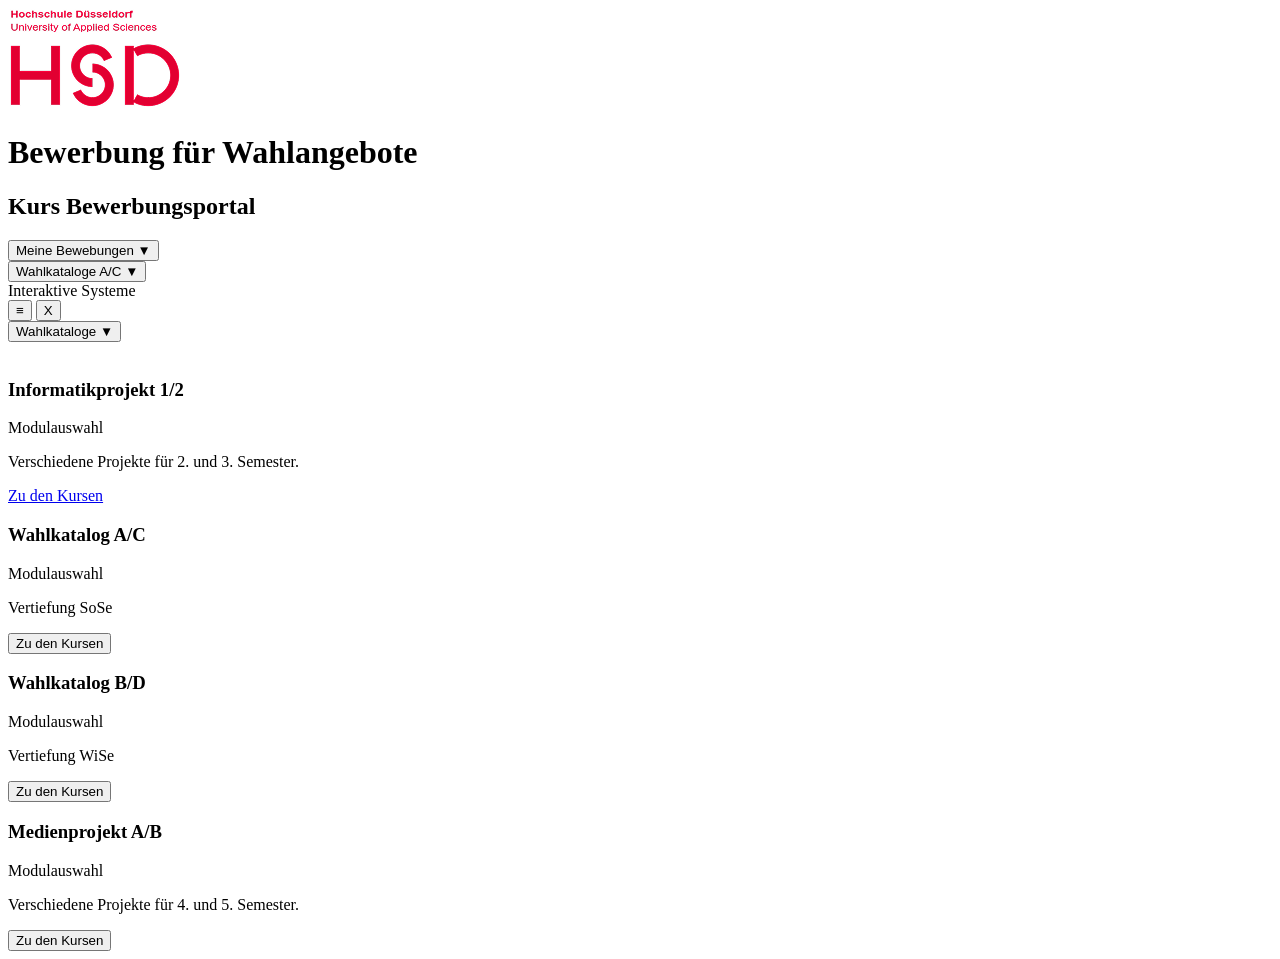
==== studierende/bewerbungsportal.html @ 7aa55eae "studierende html vorbereiten" ====
<!DOCTYPE html>
<html>
  <head>
    <meta charset="UTF-8"/>
    <title>Kursportal</title>
    <link rel="stylesheet" href="style.css">
  </head>

  <body>
    <div class="container">
      <header>
        <img src="../assets/logo/Hochschule_Düsseldorf_logo.png" class="logo"/>
        <h1>Bewerbung für Wahlangebote</h1>
        <h2>Kurs Bewerbungsportal</h2>
      </header>

      <!--Bewebungsbereich-->
      <div class="bereich">
        <button class="bereich_header">
          <span>Meine Bewebungen</span>
          <spam class="pfeil">▼</spam>
        </button>

        <div class="bereich_kontext">
          <div class="wahlkatalogA">
            <button class="bereich_header">
              <span>Wahlkataloge A/C</span>
              <spam class="pfeil">▼</spam>
            </button>
            <div class="bewebungen">
              <span>Interaktive Systeme</span>
              <div class="action">
                <button>≡</button>
                <button>X</button>
              </div>
            </div>
          </div>
        </div>
      </div>

      <!--Wahlkatalogsbereich-->
      <div class="bereich">
        <button class="bereich_header">
          <span>Wahlkataloge</span>
          <spam class="pfeil">▼</spam>
        </button>

        <div class="bereich_kontext">
          <section class="karten">
            <div class="card">
              <img/>
              <div class="card-content">
                <h3>Informatikprojekt 1/2</h3>
                <p class="subtitle">Modulauswahl</p>
                <p class="description">
                  Verschiedene Projekte für 2. und 3. Semester.
                </p>
                <a href="wahlkataloge.html" class="btn">Zu den Kursen</a>
              </div>
              <div class="card-content">
                <h3>Wahlkatalog A/C</h3>
                <p class="subtitle">Modulauswahl</p>
                <p class="description">
                  Vertiefung SoSe
                </p>
                <button>Zu den Kursen</button>
              </div>
              <div class="card-content">
                <h3>Wahlkatalog B/D</h3>
                <p class="subtitle">Modulauswahl</p>
                <p class="description">
                    Vertiefung WiSe
                </p>
                <button>Zu den Kursen</button>
              </div>
              <div class="card-content">
                <h3>Medienprojekt A/B</h3>
                <p class="subtitle">Modulauswahl</p>
                <p class="description">
                  Verschiedene Projekte für 4. und 5. Semester.
                </p>
                <button>Zu den Kursen</button>
              </div>
            </div>
          </section>
        </div>

      </div>

    </div>
  </body>
</html>
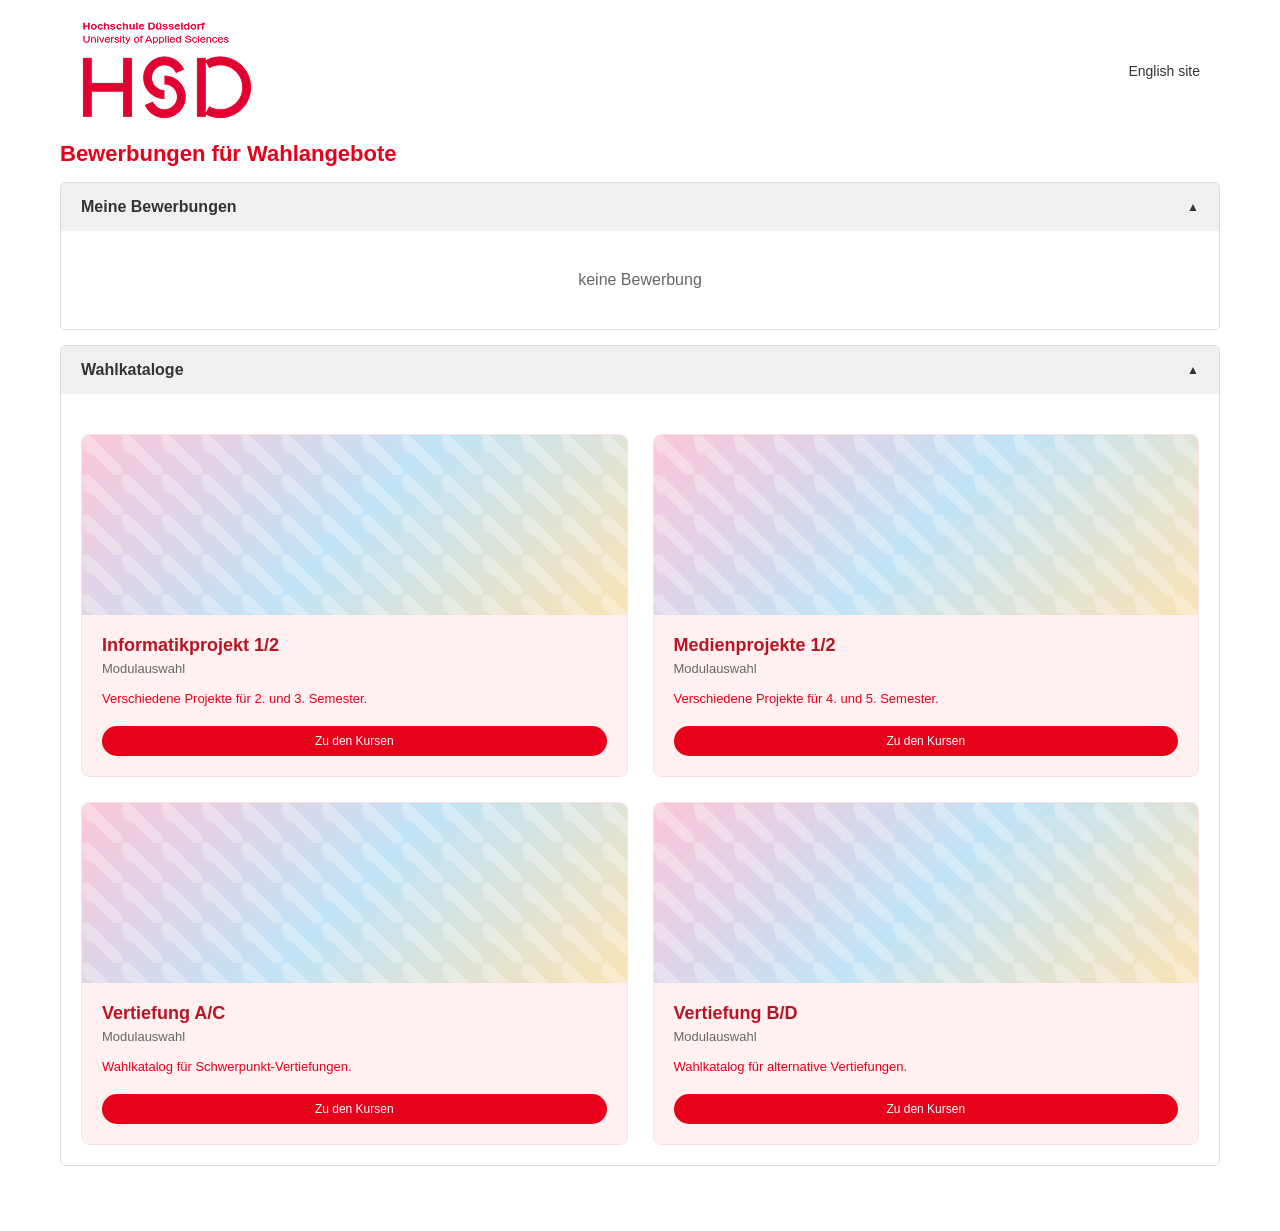
==== commit 606034b2: "veränderung" ====
--- a/studierende/bewerbungsportal.html
+++ b/studierende/bewerbungsportal.html
@@ -7,86 +7,302 @@
   </head>
 
   <body>
-    <div class="container">
-      <header>
-        <img src="../assets/logo/Hochschule_Düsseldorf_logo.png" class="logo"/>
-        <h1>Bewerbung für Wahlangebote</h1>
-        <h2>Kurs Bewerbungsportal</h2>
-      </header>
-
-      <!--Bewebungsbereich-->
-      <div class="bereich">
-        <button class="bereich_header">
-          <span>Meine Bewebungen</span>
-          <spam class="pfeil">▼</spam>
-        </button>
-
-        <div class="bereich_kontext">
-          <div class="wahlkatalogA">
-            <button class="bereich_header">
-              <span>Wahlkataloge A/C</span>
-              <spam class="pfeil">▼</spam>
-            </button>
-            <div class="bewebungen">
-              <span>Interaktive Systeme</span>
-              <div class="action">
-                <button>≡</button>
-                <button>X</button>
-              </div>
-            </div>
+    <header>
+      <img src="../assets/logo/Hochschule_Düsseldorf_logo.png" class="logo"/>
+      <a href="#" class="lang-switch">English site</a>
+    </header>
+
+    <main class="container">
+        <!-- Bewerbungsphase Haupttitel -->
+        <h1 class="title" id="main-portal-title">Bewerbungen für Wahlangebote</h1>
+        
+        <!-- ===================================================================
+             ANSICHT 1 & 4: MEINE BEWERBUNGEN (ACCORDION)
+             =================================================================== -->
+        <div class="accordion-item open" id="my-applications-accordion">
+            <div class="accordion-header" id="my-apps-header">
+                Meine Bewerbungen
+            </div>
+            <div class="accordion-content" id="my-applications-list-container">
+                <p class="empty-text" id="empty-apps-text">keine Bewerbung</p>
+                <ul class="drag-list hidden" id="apps-drag-list">
+                    <!-- Dynamische Drag & Drop Elemente werden hier injiziert -->
+                </ul>
+            </div>
+        </div>
+
+        <!-- ===================================================================
+             HAUPTSEITE / WAHLKATALOGE OVERVIEW
+             =================================================================== -->
+        <div id="view-main">
+            <div class="accordion-item open">
+                <div class="accordion-header" id="catalog-main-header">
+                    Wahlkataloge
+                </div>
+                <div class="accordion-content">
+                    <div class="catalog-grid">
+                        <!-- Informatikprojekt -->
+                        <div class="catalog-card">
+                            <div class="card-img-placeholder"></div>
+                            <div class="card-body">
+                                <div>
+                                    <h3 class="card-title">Informatikprojekt 1/2</h3>
+                                    <p class="card-subtitle">Modulauswahl</p>
+                                    <p class="card-desc">Verschiedene Projekte für 2. und 3. Semester.</p>
+                                </div>
+                                <button class="btn-red" data-catalog="Informatikprojekt A/C">Zu den Kursen</button>
+                            </div>
+                        </div>
+                        <!-- Medienprojekt -->
+                        <div class="catalog-card">
+                            <div class="card-img-placeholder"></div>
+                            <div class="card-body">
+                                <div>
+                                    <h3 class="card-title">Medienprojekte 1/2</h3>
+                                    <p class="card-subtitle">Modulauswahl</p>
+                                    <p class="card-desc">Verschiedene Projekte für 4. und 5. Semester.</p>
+                                </div>
+                                <button class="btn-red" data-catalog="Medienprojekte">Zu den Kursen</button>
+                            </div>
+                        </div>
+                        <!-- Vertiefung A/C -->
+                        <div class="catalog-card">
+                            <div class="card-img-placeholder"></div>
+                            <div class="card-body">
+                                <div>
+                                    <h3 class="card-title">Vertiefung A/C</h3>
+                                    <p class="card-subtitle">Modulauswahl</p>
+                                    <p class="card-desc">Wahlkatalog für Schwerpunkt-Vertiefungen.</p>
+                                </div>
+                                <button class="btn-red" data-catalog="Wahlkatalog A/C">Zu den Kursen</button>
+                            </div>
+                        </div>
+                        <!-- Vertiefung B/C -->
+                        <div class="catalog-card">
+                            <div class="card-img-placeholder"></div>
+                            <div class="card-body">
+                                <div>
+                                    <h3 class="card-title">Vertiefung B/D</h3>
+                                    <p class="card-subtitle">Modulauswahl</p>
+                                    <p class="card-desc">Wahlkatalog für alternative Vertiefungen.</p>
+                                </div>
+                                <button class="btn-red" data-catalog="Wahlkatalog B/D">Zu den Kursen</button>
+                            </div>
+                        </div>
+                    </div>
+                </div>
+            </div>
+        </div>
+
+        <!-- ===================================================================
+             ANSICHT 2: KATALOG-SEITE MIT NESTED DETAILS
+             =================================================================== -->
+        <div id="view-catalog" class="hidden">
+            <div class="catalog-subheader">
+                <h1 class="title-large-red">Wahlkataloge</h1>
+                <div class="filter-container">
+                    <button class="filter-btn" id="filter-toggle-btn">⚙ Filter</button>
+                    <div class="filter-dropdown hidden" id="filter-dropdown-menu">
+                        <label><input type="checkbox" value="SoSe" checked> SoSe</label>
+                        <label><input type="checkbox" value="WiSe" checked> WiSe</label>
+                        <label><input type="checkbox" value="Klausur" checked> Klausur</label>
+                        <label><input type="checkbox" value="Projekt" checked> Projekt</label>
+                        <label><input type="checkbox" value="Portfolio" checked> Portfolio</label>
+                    </div>
+                </div>
+            </div>
+
+            <!-- 1. KATALOG: Informatikprojekt 1/2 -->
+            <div class="accordion-item" id="accordion-Informatikprojekt-A-C">
+                <div class="accordion-header" onclick="toggleAccordion(this)">Informatikprojekt 1/2</div>
+                <div class="accordion-content">
+                    <div class="courses-row">
+                        <div class="course-card" data-tags="SoSe,Projekt">
+                            <div class="card-img-placeholder" style="height:100px;"></div>
+                            <div class="course-card-body">
+                                <h4>Informatikprojekt: Web-Apps</h4>
+                                <p class="course-short-text">Entwicklung moderner Fullstack-Webanwendungen im Team mit Node.js und React.</p>
+                                <div>
+                                    <div class="course-info-text">Plätze: 👥 0 / 15</div>
+                                    <div class="tags"><span class="tag">SoSe</span><span class="tag">Projekt</span></div>
+                                    <button class="btn-red full-width btn-detail-trigger" data-course="Informatikprojekt: Web-Apps">Details</button>
+                                </div>
+                            </div>
+                        </div>
+                        <div class="course-card" data-tags="WiSe,Projekt">
+                            <div class="card-img-placeholder" style="height:100px;"></div>
+                            <div class="course-card-body">
+                                <h4>Informatikprojekt: Mobile Security</h4>
+                                <p class="course-short-text">Analyse von Sicherheitslücken in Android- und iOS-Applikationen.</p>
+                                <div>
+                                    <div class="course-info-text">Plätze: 👥 0 / 12</div>
+                                    <div class="tags"><span class="tag">WiSe</span><span class="tag">Projekt</span></div>
+                                    <button class="btn-red full-width btn-detail-trigger" data-course="Informatikprojekt: Mobile Security">Details</button>
+                                </div>
+                            </div>
+                        </div>
+                    </div>
+                    <!-- Container für Detailansicht innerhalb dieses Katalogs -->
+                    <div class="detail-holder"></div>
+                </div>
+            </div>
+
+            <!-- 2. KATALOG: Vertiefung A/C -->
+            <div class="accordion-item" id="accordion-Wahlkatalog-A-C">
+                <div class="accordion-header" onclick="toggleAccordion(this)">Verliefung A/C</div>
+                <div class="accordion-content">
+                    <div class="courses-row">
+                        <div class="course-card" data-tags="SoSe,Klausur,Projekt">
+                            <div class="card-img-placeholder" style="height:100px;"></div>
+                            <div class="course-card-body">
+                                <h4>Interaktive Systeme</h4>
+                                <p class="course-short-text">In einem Mini-Projekt werden in Gruppen kleine Android-Apps (in Java oder Kotlin) erstellt.</p>
+                                <div>
+                                    <div class="course-info-text">Plätze: 👥 0 / 20</div>
+                                    <div class="tags">
+                                        <span class="tag">SoSe</span><span class="tag">Klausur</span><span class="tag">Projekt</span>
+                                    </div>
+                                    <button class="btn-red full-width btn-detail-trigger" data-course="Interaktive Systeme">Details</button>
+                                </div>
+                            </div>
+                        </div>
+
+                        <div class="course-card" data-tags="SoSe,Klausur">
+                            <div class="card-img-placeholder" style="height:100px;"></div>
+                            <div class="course-card-body">
+                                <h4>Einführung Künstliche Intelligenz</h4>
+                                <p class="course-short-text">Grundlagen des maschinellen Lernens und neuronale Netze verständlich erklärt.</p>
+                                <div>
+                                    <div class="course-info-text">Plätze: 👥 0 / 20</div>
+                                    <div class="tags">
+                                        <span class="tag">SoSe</span><span class="tag">Klausur</span>
+                                    </div>
+                                    <button class="btn-red full-width btn-detail-trigger" data-course="Einführung Künstliche Intelligenz">Details</button>
+                                </div>
+                            </div>
+                        </div>
+
+                        <div class="course-card unavailable" data-tags="WiSe,Portfolio">
+                            <div class="card-img-placeholder" style="height:100px;"></div>
+                            <div class="course-card-body">
+                                <h4>E-Business</h4>
+                                <p class="course-short-text">Wahlmodul zum Thema E-Commerce, digitale Geschäftsmodelle und Web-Plattformen.</p>
+                                <div>
+                                    <div class="course-info-text">Plätze: 👥 0 / 20</div>
+                                    <div class="tags">
+                                        <span class="tag">WiSe</span><span class="tag">Portfolio</span>
+                                    </div>
+                                    <p class="status-msg">Das Wahlmodul ist in diesem Semester nicht verfügbar.</p>
+                                    <button class="btn-red full-width disabled-btn" disabled>Details</button>
+                                </div>
+                            </div>
+                        </div>
+                    </div>
+                    <!-- Container für Detailansicht innerhalb dieses Katalogs -->
+                    <div class="detail-holder"></div>
+                </div>
+            </div>
+
+            <!-- 3. KATALOG: Vertiefung B/D -->
+            <div class="accordion-item" id="accordion-Wahlkatalog-B-D">
+                <div class="accordion-header" onclick="toggleAccordion(this)">Vertiefung B/D</div>
+                <div class="accordion-content">
+                    <div class="courses-row">
+                        <div class="course-card" data-tags="WiSe,Klausur">
+                            <div class="card-img-placeholder" style="height:100px;"></div>
+                            <div class="course-card-body">
+                                <h4>Datenbanksysteme II</h4>
+                                <p class="course-short-text">Optimierung, Skalierung und NoSQL-Architekturen für große Datenmengen.</p>
+                                <div>
+                                    <div class="course-info-text">Plätze: 👥 0 / 25</div>
+                                    <div class="tags"><span class="tag">WiSe</span><span class="tag">Klausur</span></div>
+                                    <button class="btn-red full-width btn-detail-trigger" data-course="Datenbanksysteme II">Details</button>
+                                </div>
+                            </div>
+                        </div>
+                    </div>
+                    <!-- Container für Detailansicht innerhalb dieses Katalogs -->
+                    <div class="detail-holder"></div>
+                </div>
+            </div>
+
+            <!-- 4. KATALOG: Medienprojekte -->
+            <div class="accordion-item" id="accordion-Medienprojekte">
+                <div class="accordion-header" onclick="toggleAccordion(this)">Medienprojekte</div>
+                <div class="accordion-content">
+                    <div class="courses-row">
+                        <div class="course-card" data-tags="SoSe,Projekt,Portfolio">
+                            <div class="card-img-placeholder" style="height:100px;"></div>
+                            <div class="course-card-body">
+                                <h4>Medienprojekt: Virtual Reality</h4>
+                                <p class="course-short-text">Konzeption und Umsetzung einer immersiven 3D-Lernumgebung mit Unity.</p>
+                                <div>
+                                    <div class="course-info-text">Plätze: 👥 0 / 10</div>
+                                    <div class="tags"><span class="tag">SoSe</span><span class="tag">Projekt</span><span class="tag">Portfolio</span></div>
+                                    <button class="btn-red full-width btn-detail-trigger" data-course="Medienprojekt: Virtual Reality">Details</button>
+                                </div>
+                            </div>
+                        </div>
+                    </div>
+                    <!-- Container für Detailansicht innerhalb dieses Katalogs -->
+                    <div class="detail-holder"></div>
+                </div>
+            </div>
+
+            <button class="btn-outline back-main-btn" id="btn-back-to-main">Zurück zur Modulübersicht</button>
+        </div>
+    </main>
+    <!-- Globales Detail-Template (wird via JS in den jeweiligen Katalog verschoben) -->
+    <div class="detail-view-container hidden" id="course-detail-view">
+      <button class="close-detail-btn" id="btn-close-details">✕</button>
+      
+      <div class="detail-left">
+        <div class="card-img-placeholder" style="height:120px; margin-bottom:10px;"></div>
+        <div class="tags" id="detail-tags-container"></div>
+        <h3 id="detail-course-name">Kursname</h3>
+        <p class="prof-name">Prof. Dr.-Ing. M.Sc. Markus Dahm</p>
+        
+        <p class="running-text" id="detail-course-short-desc">Kursbeschreibung...</p>
+        
+        <div class="meta-data-list">
+          <strong>Studiengänge:</strong> BMI, BMT, DAISY<br>
+          <strong>Termine & Ort:</strong> Immer Donnerstags, 04.1.009<br>
+          <strong>Erstes Treffen:</strong> 07.04.2026<br>
+          <strong>Plätze:</strong> 👥 Keine Beschränkung
+        </div>
+      </div>
+
+      <div class="detail-right">
+        <div class="tabs-nav">
+          <button class="tab-btn active" id="tab-btn-beschreibung">Beschreibung</button>
+          <button class="tab-btn" id="tab-btn-bewerben">Bewerben</button>
+        </div>
+
+          <div class="tab-content active" id="tab-content-beschreibung">
+            <h4>Themen der Vorlesung</h4>
+            <ul class="topics-list">
+              <li>Programmierung von GUIs - Konzepte und JavaFX</li>
+              <li>Einführung in Kotlin</li>
+              <li>Einführung in die Programmierung von Android-Apps in Kotlin</li>
+              <li>Display-Technologien</li>
+              <li>Input-Technologien</li>
+              <li>Usability Engineering</li>
+            </ul>
+            <h4>Mini-Projekt: Android-App konzipieren und implementieren</h4>
+            <p class="project-desc">Der praktische Anteil wird in Form eines Mini-Projekts (2,5 CP) durchgeführt.<br><br>Generelles Thema: App zur Optimierung des Wahlprozesses.</p>
           </div>
-        </div>
+
+          <div class="tab-content" id="tab-content-bewerben">
+            <label class="motivation-label">Motivationsschreiben</label>
+            <textarea id="motivation-text" placeholder="Schreiben Sie hier Ihre Motivation für diesen Kurs..."></textarea>
+            <div class="form-actions">
+              <button class="btn-outline" id="btn-save-motivation">Speichern</button>
+              <button class="btn-red pad-large" id="btn-submit-application">Absenden</button>
+            </div>
+          </div>
       </div>
-
-      <!--Wahlkatalogsbereich-->
-      <div class="bereich">
-        <button class="bereich_header">
-          <span>Wahlkataloge</span>
-          <spam class="pfeil">▼</spam>
-        </button>
-
-        <div class="bereich_kontext">
-          <section class="karten">
-            <div class="card">
-              <img/>
-              <div class="card-content">
-                <h3>Informatikprojekt 1/2</h3>
-                <p class="subtitle">Modulauswahl</p>
-                <p class="description">
-                  Verschiedene Projekte für 2. und 3. Semester.
-                </p>
-                <a href="wahlkataloge.html" class="btn">Zu den Kursen</a>
-              </div>
-              <div class="card-content">
-                <h3>Wahlkatalog A/C</h3>
-                <p class="subtitle">Modulauswahl</p>
-                <p class="description">
-                  Vertiefung SoSe
-                </p>
-                <button>Zu den Kursen</button>
-              </div>
-              <div class="card-content">
-                <h3>Wahlkatalog B/D</h3>
-                <p class="subtitle">Modulauswahl</p>
-                <p class="description">
-                    Vertiefung WiSe
-                </p>
-                <button>Zu den Kursen</button>
-              </div>
-              <div class="card-content">
-                <h3>Medienprojekt A/B</h3>
-                <p class="subtitle">Modulauswahl</p>
-                <p class="description">
-                  Verschiedene Projekte für 4. und 5. Semester.
-                </p>
-                <button>Zu den Kursen</button>
-              </div>
-            </div>
-          </section>
-        </div>
-
-      </div>
-
     </div>
+
+    <script src="script.js"></script>
   </body>
 </html>
--- a/studierende/style.css
+++ b/studierende/style.css
@@ -0,0 +1,538 @@
+:root {
+    --hsd-red: #e6001a;
+    --hsd-light-red: #fff0f1;
+    --bg-gray: #f5f5f5;
+    --text-dark: #333;
+    --border-color: #ddd;
+}
+
+* {
+    box-sizing: border-box;
+    margin: 0;
+    padding: 0;
+    font-family: -apple-system, BlinkMacSystemFont, "Segoe UI", Roboto, Arial, sans-serif;
+}
+
+body {
+    background-color: #ffffff;
+    color: var(--text-dark);
+    padding-bottom: 50px;
+}
+
+/* Header-Styling */
+header {
+    display: flex;
+    justify-content: space-between;
+    align-items: center;
+    padding: 20px 40px;
+    max-width: 1200px;
+    margin: 0 auto;
+}
+
+
+
+.lang-switch {
+    font-size: 14px;
+    color: #333;
+    text-decoration: none;
+}
+
+/* Container & Allgemeines */
+.container {
+    max-width: 1200px;
+    margin: 0 auto;
+    padding: 0 20px;
+}
+
+h1.title {
+    color: var(--hsd-red);
+    font-size: 22px;
+    margin-bottom: 15px;
+}
+
+/* Der gewünschte große rote Titel für die Wahlkatalog-Seite */
+.title-large-red {
+    color: var(--hsd-red);
+    font-size: 22px;
+    font-weight: bold;
+    margin-bottom: 15px;
+}
+
+h2.subtitle {
+    font-size: 20px;
+    font-weight: normal;
+    margin-bottom: 25px;
+}
+
+.btn-red {
+    background-color: var(--hsd-red);
+    color: white;
+    border: none;
+    padding: 8px 16px;
+    border-radius: 20px;
+    cursor: pointer;
+    font-size: 12px;
+    transition: background 0.2s;
+}
+
+.btn-red:hover {
+    background-color: #b80014;
+}
+
+.btn-outline {
+    background: white;
+    color: var(--hsd-red);
+    border: 1px solid var(--hsd-red);
+    padding: 8px 16px;
+    border-radius: 20px;
+    cursor: pointer;
+    font-size: 13px;
+}
+
+.full-width {
+    width: 100%;
+}
+
+/* Accordion-Bereiche */
+.accordion-item {
+    border: 1px solid var(--border-color);
+    border-radius: 5px;
+    margin-bottom: 15px;
+    background: var(--bg-gray);
+    overflow: hidden;
+}
+
+.accordion-header {
+    padding: 15px 20px;
+    font-weight: bold;
+    cursor: pointer;
+    display: flex;
+    justify-content: space-between;
+    align-items: center;
+    background: #f0f0f0;
+}
+
+.accordion-header::after {
+    content: '▼';
+    font-size: 12px;
+    transition: transform 0.2s;
+}
+
+.accordion-item.open .accordion-header::after {
+    content: '▲';
+}
+
+.accordion-content {
+    display: none;
+    padding: 20px;
+    background: white;
+}
+
+.accordion-item.open .accordion-content {
+    display: block;
+}
+
+.empty-text {
+    text-align: center;
+    color: #666;
+    padding: 20px;
+}
+/* Blendet andere Kataloge aus, wenn ein Kurs im Detail angeschaut wird */
+.accordion-item.hidden-by-detail {
+    display: none !important;
+}
+
+.accordion-item.detail-active > .accordion-content > .courses-row {
+    display: none !important;
+}
+
+.courses-row.hidden-by-detail {
+    display: none !important;
+}
+
+.course-card.hidden-by-detail {
+    display: none !important;
+}
+
+/* Der ausgewählte Kurs wird nicht als Karte angezeigt, wenn die Detailansicht offen ist */
+.course-card.active-detail-card {
+    display: none !important;
+}
+
+/* Grid für Hauptseite */
+.catalog-grid {
+    display: grid;
+    grid-template-columns: repeat(auto-fill, minmax(400px, 1fr));
+    gap: 25px;
+    margin-top: 20px;
+}
+
+.catalog-card {
+    background: var(--hsd-light-red);
+    border-radius: 8px;
+    overflow: hidden;
+    display: flex;
+    flex-direction: column;
+    border: 1px solid #fae1e3;
+}
+
+.card-img-placeholder {
+    height: 180px;
+    background: linear-gradient(135deg, #fbc5d8, #c1e3f7, #fbe3b5);
+    position: relative;
+}
+
+.card-img-placeholder::before {
+    content: "";
+    position: absolute;
+    width: 100%;
+    height: 100%;
+    opacity: 0.3;
+    background-image: radial-gradient(circle at 20% 30%, #fff 10%, transparent 20%), 
+                      linear-gradient(45deg, transparent 40%, #fff 40%, #fff 60%, transparent 60%);
+    background-size: 40px 40px;
+}
+
+.card-body {
+    padding: 20px;
+    flex-grow: 1;
+    display: flex;
+    flex-direction: column;
+    justify-content: space-between;
+}
+
+.card-title {
+    color: #b81422;
+    font-size: 18px;
+    margin-bottom: 5px;
+}
+
+.card-subtitle {
+    font-size: 13px;
+    color: #666;
+    margin-bottom: 15px;
+}
+
+.card-desc {
+    font-size: 13px;
+    color: var(--hsd-red);
+    margin-bottom: 20px;
+}
+
+/* --- ANSICHT 2: KATALOG-SEITE --- */
+.catalog-subheader {
+    display: flex; 
+    align-items: center; 
+    justify-content: space-between;
+    margin-bottom: 20px;
+}
+
+.filter-container {
+    position: relative;
+}
+
+.filter-btn {
+    background: white;
+    border: 1px solid #ccc;
+    padding: 5px 15px;
+    border-radius: 15px;
+    font-size: 13px;
+    cursor: pointer;
+}
+
+.filter-dropdown {
+    position: absolute;
+    top: 35px;
+    right: 0;
+    background: white;
+    border: 1px solid var(--border-color);
+    border-radius: 6px;
+    padding: 10px;
+    z-index: 100;
+    box-shadow: 0 4px 10px rgba(0,0,0,0.1);
+    display: flex;
+    flex-direction: column;
+    gap: 6px;
+    min-width: 135px;
+}
+
+.filter-dropdown label {
+    font-size: 13px;
+    cursor: pointer;
+    display: flex;
+    align-items: center;
+    gap: 8px;
+}
+
+.courses-row {
+    display: flex;
+    gap: 20px;
+    overflow-x: auto;
+    padding-bottom: 10px;
+    margin-bottom: 15px;
+}
+
+.course-card {
+    min-width: 300px;
+    width: 32%;
+    background: var(--hsd-light-red);
+    border-radius: 8px;
+    border: 1px solid #f5d1d4;
+    display: flex;
+    flex-direction: column;
+}
+
+.course-card h4 {
+    color: #b81422; 
+    margin-bottom: 5px;
+}
+
+.course-short-text {
+    font-size: 12px; 
+    color: #555; 
+    margin-bottom: 10px;
+}
+
+.course-card.unavailable {
+    background: #f9f9f9;
+    border-color: #e0e0e0;
+    opacity: 0.7;
+}
+
+.course-card-body {
+    padding: 15px;
+    display: flex;
+    flex-direction: column;
+    justify-content: space-between;
+    height: 100%;
+}
+
+.tags {
+    display: flex;
+    gap: 5px;
+    margin-bottom: 10px;
+    flex-wrap: wrap;
+}
+
+.tag {
+    border: 1px solid var(--hsd-red);
+    color: var(--hsd-red);
+    padding: 2px 10px;
+    border-radius: 10px;
+    font-size: 11px;
+    background: white;
+}
+
+.course-card.unavailable .tag {
+    border-color: #888;
+    color: #888;
+}
+
+.course-info-text {
+    font-size: 12px;
+    color: #666;
+    margin-top: 10px;
+}
+
+.status-msg {
+    font-size: 11px; 
+    color: #666; 
+    margin-bottom: 5px;
+}
+
+.disabled-btn {
+    background: #888 !important;
+}
+
+/* --- ANSICHT 3: DETAILS --- */
+.detail-holder {
+    margin-top: 15px;
+}
+
+.detail-view-container {
+    display: flex;
+    gap: 20px;
+    background: #fff;
+    border: 1px dashed #e6001a;
+    padding: 20px;
+    border-radius: 6px;
+    position: relative;
+    margin-top: 15px;
+    clear: both;
+}
+
+.detail-left {
+    width: 40%;
+    border-right: 1px solid #eee;
+    padding-right: 15px;
+}
+
+.detail-left h3 {
+    color: #b81422; 
+    margin-bottom: 5px;
+}
+
+.prof-name {
+    font-size: 12px; 
+    color: #444; 
+    font-weight: bold; 
+    margin-bottom: 10px;
+}
+
+.running-text {
+    font-size: 12px; 
+    margin-bottom: 10px;
+}
+
+.meta-data-list {
+    font-size: 12px; 
+    line-height: 1.6;
+}
+
+.detail-right {
+    width: 60%;
+    position: relative;
+}
+
+.tabs-nav {
+    display: flex;
+    border-bottom: 1px solid var(--border-color);
+    margin-bottom: 15px;
+}
+
+.tab-btn {
+    padding: 10px 20px;
+    border: 1px solid transparent;
+    background: none;
+    cursor: pointer;
+    font-size: 16px;
+    font-weight: bold;
+}
+
+.tab-btn.active {
+    border: 1px solid var(--border-color);
+    border-bottom-color: white;
+    border-top-left-radius: 5px;
+    border-top-right-radius: 5px;
+    color: var(--hsd-red);
+    background: var(--hsd-light-red);
+}
+
+.tab-content {
+    display: none;
+    background: var(--hsd-light-red);
+    padding: 20px;
+    border-radius: 4px;
+}
+
+.tab-content.active {
+    display: block;
+}
+
+.topics-list {
+    font-size: 13px; 
+    margin: 10px 0 15px 20px; 
+    line-height: 1.5;
+}
+
+.project-desc {
+    font-size: 13px; 
+    margin-top: 5px; 
+    line-height: 1.4;
+}
+
+.motivation-label {
+    color: var(--hsd-red); 
+    font-weight: bold; 
+    font-size: 14px;
+}
+
+.close-detail-btn {
+    position: absolute;
+    top: 10px;
+    right: 10px;
+    background: white;
+    border: 1px solid var(--hsd-red);
+    color: var(--hsd-red);
+    border-radius: 50%;
+    width: 24px;
+    height: 24px;
+    cursor: pointer;
+    font-weight: bold;
+    display: flex;
+    align-items: center;
+    justify-content: center;
+    z-index: 10;
+}
+
+textarea {
+    width: 100%;
+    height: 150px;
+    padding: 10px;
+    border: 1px solid #ccc;
+    border-radius: 4px;
+    resize: vertical;
+    margin-top: 10px;
+}
+
+.form-actions {
+    display: flex;
+    justify-content: flex-end;
+    gap: 10px;
+    margin-top: 15px;
+}
+
+.pad-large {
+    padding: 10px 25px;
+}
+
+.back-main-btn {
+    margin-top: 20px;
+}
+
+/* --- DRAG & DROP --- */
+.drag-list {
+    list-style: none;
+    padding: 0;
+}
+
+.drag-item {
+    background: white;
+    border: 2px solid #3333ff; 
+    padding: 12px;
+    margin-bottom: 8px;
+    border-radius: 4px;
+    display: flex;
+    justify-content: space-between;
+    align-items: center;
+    cursor: grab;
+    user-select: none;
+}
+
+.drag-item:active {
+    cursor: grabbing;
+}
+
+.drag-handle {
+    font-size: 18px;
+    margin-right: 15px;
+    color: #666;
+}
+
+.drag-item-left {
+    display: flex;
+    align-items: center;
+}
+
+.delete-btn {
+    background: none;
+    border: none;
+    color: black;
+    font-size: 18px;
+    cursor: pointer;
+    font-weight: bold;
+}
+
+.hidden {
+    display: none !important;
+}
